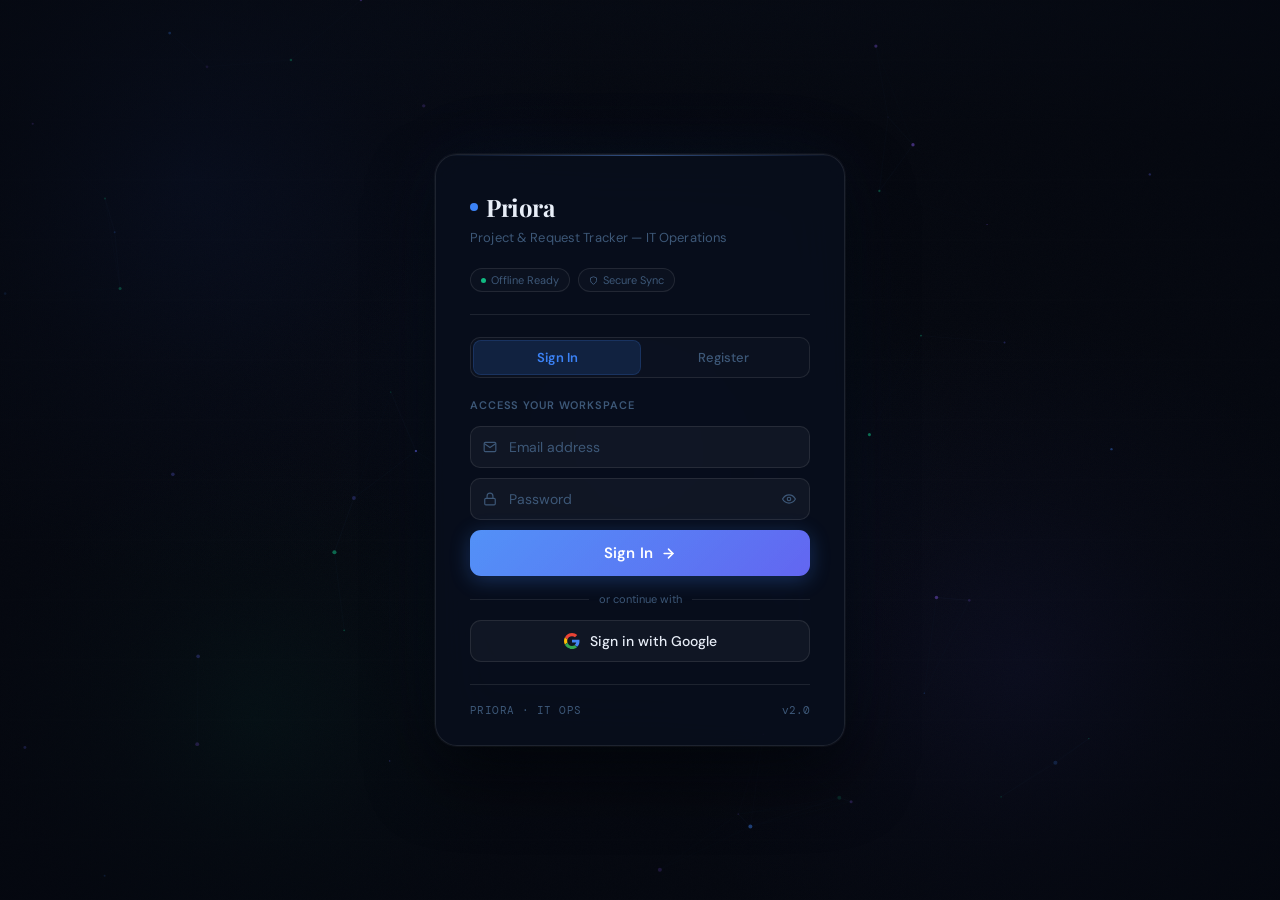
==== landing.html @ 33ba3502 "Add files via upload" ====
<!DOCTYPE html>
<html lang="en">
<head>
<meta charset="UTF-8">
<meta name="viewport" content="width=device-width, initial-scale=1.0">
<title>Priora — Sign In</title>
<link rel="preconnect" href="https://fonts.googleapis.com">
<link href="https://fonts.googleapis.com/css2?family=Playfair+Display:wght@700;900&family=DM+Sans:wght@300;400;500;600&family=DM+Mono:wght@400;500&display=swap" rel="stylesheet">
<style>
  *, *::before, *::after { margin: 0; padding: 0; box-sizing: border-box; }

  :root {
    --bg-deep: #04070f;
    --border: rgba(255,255,255,0.09);
    --border-focus: rgba(99,160,255,0.6);
    --text: #e8eef8;
    --text2: #7a98c0;
    --text3: #3d5878;
    --accent: #3b82f6;
    --accent2: #6366f1;
    --green: #10b981;
    --red: #f87171;
    --font: 'DM Sans', system-ui, sans-serif;
    --mono: 'DM Mono', monospace;
    --display: 'Playfair Display', Georgia, serif;
  }

  html, body { width:100%; height:100%; background:var(--bg-deep); font-family:var(--font); color:var(--text); overflow:hidden; }

  #bg-canvas { position:fixed; inset:0; z-index:0; }

  .noise {
    position:fixed; inset:0; z-index:1; opacity:0.025;
    background-image:url("data:image/svg+xml,%3Csvg viewBox='0 0 256 256' xmlns='http://www.w3.org/2000/svg'%3E%3Cfilter id='noise'%3E%3CfeTurbulence type='fractalNoise' baseFrequency='0.9' numOctaves='4' stitchTiles='stitch'/%3E%3C/filter%3E%3Crect width='100%25' height='100%25' filter='url(%23noise)'/%3E%3C/svg%3E");
    background-size:200px 200px; pointer-events:none;
  }

  .vignette {
    position:fixed; inset:0; z-index:2;
    background:radial-gradient(ellipse at center, transparent 30%, rgba(4,7,15,0.75) 100%);
    pointer-events:none;
  }

  .stage {
    position:fixed; inset:0; z-index:10;
    display:flex; align-items:center; justify-content:center; padding:20px;
  }

  /* ── CARD ── */
  .card {
    width:100%; max-width:410px;
    background:rgba(8,14,28,0.88);
    border:1px solid var(--border); border-radius:22px;
    backdrop-filter:blur(28px) saturate(180%);
    -webkit-backdrop-filter:blur(28px) saturate(180%);
    box-shadow:0 0 0 1px rgba(255,255,255,0.04),0 32px 64px rgba(0,0,0,0.6),0 0 80px rgba(59,130,246,0.07);
    padding:36px 34px 28px;
    animation:card-in .6s cubic-bezier(0.22,1,0.36,1) both;
    position:relative; overflow:hidden;
  }

  .card::before {
    content:''; position:absolute; top:0; left:0; right:0; height:1px;
    background:linear-gradient(90deg, transparent, rgba(99,160,255,0.45), transparent);
  }

  @keyframes card-in {
    from { opacity:0; transform:translateY(20px) scale(0.98); }
    to   { opacity:1; transform:translateY(0) scale(1); }
  }

  /* ── LOGO ── */
  .logo-wrap { display:flex; align-items:center; gap:10px; margin-bottom:6px; animation:fade-up .5s .1s both; }

  .tagline { font-size:13px; color:var(--text3); letter-spacing:0.01em; margin-bottom:22px; animation:fade-up .5s .2s both; }

  /* ── STATUS PILLS ── */
  .status-row { display:flex; gap:8px; margin-bottom:22px; animation:fade-up .5s .24s both; }
  .pill {
    display:inline-flex; align-items:center; gap:5px;
    padding:4px 10px; border-radius:99px; border:1px solid var(--border);
    font-size:11px; color:var(--text3); background:rgba(255,255,255,0.02);
  }
  .pill .dot { width:5px; height:5px; border-radius:50%; background:var(--green); }

  /* ── DIVIDER ── */
  .divider { height:1px; background:var(--border); margin-bottom:22px; animation:fade-up .5s .25s both; }

  /* ── TABS ── */
  .tab-row {
    display:flex; gap:0;
    border:1px solid var(--border); border-radius:10px; padding:3px;
    margin-bottom:20px; animation:fade-up .5s .28s both;
    background:rgba(255,255,255,0.02);
  }
  .tab-btn {
    flex:1; padding:8px 12px; border:none; border-radius:7px;
    font-family:var(--font); font-size:13px; font-weight:500;
    cursor:pointer; transition:all .18s; color:var(--text3); background:none;
  }
  .tab-btn.active {
    background:rgba(59,130,246,0.15); color:var(--accent); font-weight:600;
    box-shadow:0 0 0 1px rgba(59,130,246,0.3);
  }

  /* ── FORM HINT ── */
  .form-hint {
    font-size:11px; font-weight:600; color:var(--text3);
    text-transform:uppercase; letter-spacing:0.08em;
    margin-bottom:14px; animation:fade-up .5s .3s both;
  }

  /* ── INPUT GROUP ── */
  .input-group { position:relative; margin-bottom:10px; animation:fade-up .5s .35s both; }
  .input-icon {
    position:absolute; left:13px; top:50%; transform:translateY(-50%);
    color:var(--text3); pointer-events:none; display:flex; transition:color .2s;
  }
  .input-group:focus-within .input-icon { color:var(--accent); }
  .fi {
    width:100%; background:rgba(255,255,255,0.04); border:1px solid var(--border);
    border-radius:10px; padding:11px 14px 11px 38px;
    font-family:var(--font); font-size:14px; color:var(--text);
    outline:none; transition:border-color .2s, background .2s, box-shadow .2s;
  }
  .fi::placeholder { color:var(--text3); }
  .fi:focus {
    border-color:var(--border-focus); background:rgba(59,130,246,0.04);
    box-shadow:0 0 0 3px rgba(59,130,246,0.12);
  }
  .fi.with-toggle { padding-right:42px; }

  /* ── PASS TOGGLE ── */
  .pass-toggle {
    position:absolute; right:12px; top:50%; transform:translateY(-50%);
    background:none; border:none; color:var(--text3);
    cursor:pointer; display:flex; padding:2px; transition:color .2s;
  }
  .pass-toggle:hover { color:var(--text2); }

  /* ── PRIMARY BTN ── */
  .btn-enter {
    width:100%; padding:13px 20px; margin-top:8px; border-radius:11px; border:none;
    background:linear-gradient(135deg, var(--accent), var(--accent2));
    color:#fff; font-family:var(--font); font-size:15px; font-weight:600;
    cursor:pointer; display:flex; align-items:center; justify-content:center; gap:8px;
    transition:opacity .2s, transform .15s, box-shadow .2s;
    box-shadow:0 4px 20px rgba(59,130,246,0.3), 0 1px 3px rgba(0,0,0,0.3);
    position:relative; overflow:hidden; animation:fade-up .5s .4s both; letter-spacing:0.01em;
  }
  .btn-enter::before {
    content:''; position:absolute; inset:0;
    background:linear-gradient(135deg, rgba(255,255,255,0.12), transparent); pointer-events:none;
  }
  .btn-enter:hover { opacity:0.9; transform:translateY(-1px); box-shadow:0 8px 28px rgba(59,130,246,0.4), 0 2px 6px rgba(0,0,0,0.3); }
  .btn-enter:active { transform:scale(0.98); }
  .btn-enter:disabled { opacity:0.6; cursor:not-allowed; transform:none; }
  .btn-enter.loading .btn-label { opacity:0; }
  .btn-enter.loading::after {
    content:''; position:absolute; width:18px; height:18px;
    border:2px solid rgba(255,255,255,0.3); border-top-color:#fff;
    border-radius:50%; animation:spin .7s linear infinite;
  }

  /* ── OR ROW ── */
  .or-row {
    display:flex; align-items:center; gap:10px;
    margin:16px 0 14px; animation:fade-up .5s .45s both;
    font-size:11px; color:var(--text3);
  }
  .or-row::before,.or-row::after { content:''; flex:1; height:1px; background:var(--border); }

  /* ── GOOGLE BTN ── */
  .btn-google {
    width:100%; display:flex; align-items:center; justify-content:center; gap:10px;
    padding:11px 14px; border-radius:11px; border:1px solid var(--border);
    background:rgba(255,255,255,0.04); color:var(--text);
    font-family:var(--font); font-size:14px; font-weight:500;
    cursor:pointer; transition:all .18s; animation:fade-up .5s .48s both;
  }
  .btn-google:hover { border-color:rgba(255,255,255,0.2); background:rgba(255,255,255,0.07); }
  .btn-google:active { transform:scale(0.98); }
  .btn-google:disabled { opacity:0.6; cursor:not-allowed; }

  /* ── MESSAGES ── */
  .error-msg {
    font-size:12px; color:var(--red); background:rgba(248,113,113,0.08);
    border:1px solid rgba(248,113,113,0.2); border-radius:8px;
    padding:9px 12px; margin-bottom:12px; display:none; animation:shake .3s ease;
  }
  .success-msg {
    font-size:12px; color:var(--green); background:rgba(16,185,129,0.08);
    border:1px solid rgba(16,185,129,0.2); border-radius:8px;
    padding:9px 12px; margin-bottom:12px; display:none;
  }

  /* ── FOOTER ── */
  .card-footer {
    margin-top:22px; padding-top:18px; border-top:1px solid var(--border);
    display:flex; align-items:center; justify-content:space-between;
    animation:fade-up .5s .55s both;
  }
  .footer-brand { font-size:11px; color:var(--text3); font-family:var(--mono); letter-spacing:0.04em; }
  .footer-version { font-size:11px; color:var(--text3); font-family:var(--mono); }

  /* ── ANIMATIONS ── */
  @keyframes fade-up { from{opacity:0;transform:translateY(10px)} to{opacity:1;transform:translateY(0)} }
  @keyframes spin { to{transform:rotate(360deg)} }
  @keyframes shake { 0%,100%{transform:translateX(0)} 20%,60%{transform:translateX(-4px)} 40%,80%{transform:translateX(4px)} }

  .particle { position:fixed; pointer-events:none; z-index:3; border-radius:50%; animation:float-particle linear infinite; opacity:0; }
  @keyframes float-particle {
    0%{opacity:0;transform:translateY(0) scale(0)} 10%{opacity:1}
    90%{opacity:0.3} 100%{opacity:0;transform:translateY(-120px) scale(1.2)}
  }
</style>
</head>
<body>

<canvas id="bg-canvas"></canvas>
<div class="noise"></div>
<div class="vignette"></div>

<div class="stage">
  <div class="card">

    <!-- Logo -->
    <div class="logo-wrap">
      <img src="Logo.png" alt="Priora" style="height:42px;object-fit:contain;display:block;border-radius:8px;" onerror="this.style.display='none';this.nextElementSibling.style.display='flex'">
      <div style="display:none;align-items:center;gap:8px">
        <div style="width:8px;height:8px;border-radius:50%;background:var(--accent)"></div>
        <span style="font-family:var(--display);font-size:24px;font-weight:700;color:var(--text);letter-spacing:-0.5px">Priora</span>
      </div>
    </div>

    <div class="tagline">Project &amp; Request Tracker — IT Operations</div>

    <!-- Status pills -->
    <div class="status-row">
      <div class="pill"><div class="dot"></div>Offline Ready</div>
      <div class="pill">
        <svg width="9" height="9" viewBox="0 0 24 24" fill="none" stroke="currentColor" stroke-width="2.5"><path d="M12 22s8-4 8-10V5l-8-3-8 3v7c0 6 8 10 8 10z"/></svg>
        Secure Sync
      </div>
    </div>

    <div class="divider"></div>

    <!-- Tab switcher -->
    <div class="tab-row">
      <button class="tab-btn active" id="tab-signin" onclick="switchTab('signin')">Sign In</button>
      <button class="tab-btn" id="tab-signup" onclick="switchTab('signup')">Register</button>
    </div>

    <!-- Messages -->
    <div class="error-msg" id="err-msg"></div>
    <div class="success-msg" id="ok-msg"></div>

    <!-- ── SIGN IN FORM ── -->
    <div id="form-signin">
      <div class="form-hint">Access your workspace</div>

      <div class="input-group">
        <div class="input-icon">
          <svg width="14" height="14" viewBox="0 0 24 24" fill="none" stroke="currentColor" stroke-width="2"><path d="M4 4h16c1.1 0 2 .9 2 2v12c0 1.1-.9 2-2 2H4c-1.1 0-2-.9-2-2V6c0-1.1.9-2 2-2z"/><polyline points="22,6 12,13 2,6"/></svg>
        </div>
        <input class="fi" id="si-email" type="email" placeholder="Email address" autocomplete="email" spellcheck="false">
      </div>

      <div class="input-group">
        <div class="input-icon">
          <svg width="14" height="14" viewBox="0 0 24 24" fill="none" stroke="currentColor" stroke-width="2"><rect x="3" y="11" width="18" height="11" rx="2"/><path d="M7 11V7a5 5 0 0 1 10 0v4"/></svg>
        </div>
        <input class="fi with-toggle" id="si-pass" type="password" placeholder="Password" autocomplete="current-password">
        <button class="pass-toggle" onclick="togglePass('si-pass','eye-si')" title="Show/hide">
          <svg id="eye-si" width="14" height="14" viewBox="0 0 24 24" fill="none" stroke="currentColor" stroke-width="2"><path d="M1 12s4-7 11-7 11 7 11 7-4 7-11 7-11-7-11-7z"/><circle cx="12" cy="12" r="3"/></svg>
        </button>
      </div>

      <button class="btn-enter" id="btn-signin" onclick="doSignIn()">
        <span class="btn-label">Sign In</span>
        <svg width="15" height="15" viewBox="0 0 24 24" fill="none" stroke="currentColor" stroke-width="2.5" stroke-linecap="round"><path d="M5 12h14"/><path d="m12 5 7 7-7 7"/></svg>
      </button>
    </div>

    <!-- ── REGISTER FORM ── -->
    <div id="form-signup" style="display:none">
      <div class="form-hint">Create your account</div>

      <div class="input-group">
        <div class="input-icon">
          <svg width="14" height="14" viewBox="0 0 24 24" fill="none" stroke="currentColor" stroke-width="2"><path d="M20 21v-2a4 4 0 0 0-4-4H8a4 4 0 0 0-4 4v2"/><circle cx="12" cy="7" r="4"/></svg>
        </div>
        <input class="fi" id="su-name" type="text" placeholder="Display name" autocomplete="name">
      </div>

      <div class="input-group">
        <div class="input-icon">
          <svg width="14" height="14" viewBox="0 0 24 24" fill="none" stroke="currentColor" stroke-width="2"><path d="M4 4h16c1.1 0 2 .9 2 2v12c0 1.1-.9 2-2 2H4c-1.1 0-2-.9-2-2V6c0-1.1.9-2 2-2z"/><polyline points="22,6 12,13 2,6"/></svg>
        </div>
        <input class="fi" id="su-email" type="email" placeholder="Email address" autocomplete="email" spellcheck="false">
      </div>

      <div class="input-group">
        <div class="input-icon">
          <svg width="14" height="14" viewBox="0 0 24 24" fill="none" stroke="currentColor" stroke-width="2"><rect x="3" y="11" width="18" height="11" rx="2"/><path d="M7 11V7a5 5 0 0 1 10 0v4"/></svg>
        </div>
        <input class="fi with-toggle" id="su-pass" type="password" placeholder="Password (min 6 characters)" autocomplete="new-password">
        <button class="pass-toggle" onclick="togglePass('su-pass','eye-su')" title="Show/hide">
          <svg id="eye-su" width="14" height="14" viewBox="0 0 24 24" fill="none" stroke="currentColor" stroke-width="2"><path d="M1 12s4-7 11-7 11 7 11 7-4 7-11 7-11-7-11-7z"/><circle cx="12" cy="12" r="3"/></svg>
        </button>
      </div>

      <button class="btn-enter" id="btn-signup" onclick="doSignUp()">
        <span class="btn-label">Create Account</span>
        <svg width="15" height="15" viewBox="0 0 24 24" fill="none" stroke="currentColor" stroke-width="2.5" stroke-linecap="round"><path d="M16 21v-2a4 4 0 0 0-4-4H5a4 4 0 0 0-4 4v2"/><circle cx="8.5" cy="7" r="4"/><line x1="20" y1="8" x2="20" y2="14"/><line x1="23" y1="11" x2="17" y2="11"/></svg>
      </button>
    </div>

    <!-- ── GOOGLE ── -->
    <div class="or-row"><span>or continue with</span></div>

    <button class="btn-google" id="btn-google" onclick="doGoogle()">
      <svg width="16" height="16" viewBox="0 0 48 48">
        <path fill="#EA4335" d="M24 9.5c3.5 0 6.6 1.2 9 3.2l6.7-6.7C35.7 2.4 30.2 0 24 0 14.7 0 6.7 5.5 2.9 13.5l7.8 6C12.6 13.3 17.9 9.5 24 9.5z"/>
        <path fill="#4285F4" d="M46.5 24.5c0-1.6-.1-3.1-.4-4.5H24v8.5h12.7c-.6 3-2.3 5.5-4.8 7.2l7.5 5.8c4.4-4 7.1-10 7.1-17z"/>
        <path fill="#FBBC05" d="M10.7 28.5A14.5 14.5 0 0 1 9.5 24c0-1.6.3-3.1.7-4.5L2.4 13.5A24 24 0 0 0 0 24c0 3.8.9 7.4 2.5 10.5l8.2-6z"/>
        <path fill="#34A853" d="M24 48c6.2 0 11.4-2 15.2-5.5l-7.5-5.8c-2 1.4-4.7 2.3-7.7 2.3-6.1 0-11.3-4-13.2-9.5l-8.2 6C6.7 42.5 14.7 48 24 48z"/>
      </svg>
      Sign in with Google
    </button>

    <!-- Footer -->
    <div class="card-footer">
      <span class="footer-brand">PRIORA · IT OPS</span>
      <span class="footer-version">v2.0</span>
    </div>

  </div>
</div>

<!-- ═══════════════════════════════════════════════════════ -->
<!--  FIREBASE AUTH  (ESM module)                           -->
<!-- ═══════════════════════════════════════════════════════ -->
<script type="module">
import { initializeApp }
  from 'https://www.gstatic.com/firebasejs/10.12.0/firebase-app.js';
import {
  getAuth, onAuthStateChanged,
  signInWithEmailAndPassword,
  createUserWithEmailAndPassword,
  signInWithPopup, GoogleAuthProvider,
  updateProfile
} from 'https://www.gstatic.com/firebasejs/10.12.0/firebase-auth.js';

/* ── Firebase config ── */
const app  = initializeApp({
  apiKey:            "AIzaSyCye-CtR33pOj09ycSbDOBSvmYiICcLUCk",
  authDomain:        "priora-app.firebaseapp.com",
  projectId:         "priora-app",
  storageBucket:     "priora-app.firebasestorage.app",
  messagingSenderId: "134479664967",
  appId:             "1:134479664967:web:a7306fc73a88f9c2a15e62"
});
const auth = getAuth(app);

/* ── If already authenticated → skip landing page ── */
onAuthStateChanged(auth, user => {
  if (user) {
    _saveSession(user);
    window.location.replace('index.html');
  }
});

/* ── Session for index.html auth guard ── */
function _saveSession(user) {
  try {
    localStorage.setItem('priora_session', JSON.stringify({
      authenticated: true,
      uid:   user.uid,
      name:  user.displayName || '',
      email: user.email || '',
      ts:    Date.now()
    }));
  } catch(e) {}
}

/* ── Error mapping ── */
function friendlyError(code) {
  const m = {
    'auth/user-not-found':          'No account found with this email.',
    'auth/wrong-password':          'Incorrect password. Please try again.',
    'auth/invalid-credential':      'Incorrect email or password.',
    'auth/invalid-email':           'Please enter a valid email address.',
    'auth/email-already-in-use':    'This email is already registered — try signing in.',
    'auth/weak-password':           'Password must be at least 6 characters.',
    'auth/too-many-requests':       'Too many attempts. Please wait and try again.',
    'auth/network-request-failed':  'Network error — check your connection.',
    'auth/popup-blocked':           'Popup was blocked. Please allow popups for this site.',
    'auth/popup-closed-by-user':    '',
    'auth/cancelled-popup-request': '',
  };
  return m[code] ?? `Something went wrong (${code}).`;
}

/* ── UI helpers ── */
const $  = id => document.getElementById(id);
const showErr = msg => { $('ok-msg').style.display='none'; $('err-msg').textContent=msg; $('err-msg').style.display='block'; };
const showOk  = msg => { $('err-msg').style.display='none'; $('ok-msg').textContent=msg; $('ok-msg').style.display='block'; };
const clearM  = ()  => { $('err-msg').style.display='none'; $('ok-msg').style.display='none'; };

function setBusy(id, busy) {
  const b = $(id);
  if (!b) return;
  b.disabled = busy;
  busy ? b.classList.add('loading') : b.classList.remove('loading');
}

function redirectToApp(user) {
  _saveSession(user);
  ['btn-signin','btn-signup'].forEach(id => { const b=$(id); if(b) b.classList.add('loading'); });
  setTimeout(() => window.location.replace('index.html'), 480);
}

/* ── Sign In ── */
window.doSignIn = async () => {
  clearM();
  const email = $('si-email').value.trim();
  const pass  = $('si-pass').value;
  if (!email) { showErr('Please enter your email address.'); return; }
  if (!pass)  { showErr('Please enter your password.');      return; }
  setBusy('btn-signin', true);
  try {
    const c = await signInWithEmailAndPassword(auth, email, pass);
    redirectToApp(c.user);
  } catch(e) {
    showErr(friendlyError(e.code));
    setBusy('btn-signin', false);
  }
};

/* ── Register ── */
window.doSignUp = async () => {
  clearM();
  const name  = $('su-name').value.trim();
  const email = $('su-email').value.trim();
  const pass  = $('su-pass').value;
  if (!name)               { showErr('Please enter your display name.');          return; }
  if (!email)              { showErr('Please enter your email address.');          return; }
  if (pass.length < 6)     { showErr('Password must be at least 6 characters.');  return; }
  setBusy('btn-signup', true);
  try {
    const c = await createUserWithEmailAndPassword(auth, email, pass);
    await updateProfile(c.user, { displayName: name });
    redirectToApp(c.user);
  } catch(e) {
    showErr(friendlyError(e.code));
    setBusy('btn-signup', false);
  }
};

/* ── Google Sign-In ── */
window.doGoogle = async () => {
  clearM();
  const btn = $('btn-google');
  btn.disabled = true;
  const origHTML = btn.innerHTML;
  btn.innerHTML = `<svg width="16" height="16" viewBox="0 0 24 24" fill="none" stroke="currentColor" stroke-width="2" style="animation:spin .8s linear infinite"><path d="M21 12a9 9 0 1 1-6.219-8.56"/></svg> Connecting…`;
  try {
    const c = await signInWithPopup(auth, new GoogleAuthProvider());
    redirectToApp(c.user);
  } catch(e) {
    const msg = friendlyError(e.code);
    if (msg) showErr(msg);
    btn.disabled = false;
    btn.innerHTML = origHTML;
  }
};

/* ── Tab switch ── */
window.switchTab = tab => {
  clearM();
  const si = tab === 'signin';
  $('form-signin').style.display = si ? '' : 'none';
  $('form-signup').style.display = si ? 'none' : '';
  $('tab-signin').classList.toggle('active', si);
  $('tab-signup').classList.toggle('active', !si);
  setTimeout(() => $(si ? 'si-email' : 'su-name')?.focus(), 50);
};

/* ── Password toggle ── */
window.togglePass = (inputId, iconId) => {
  const inp = $(inputId), ico = $(iconId);
  if (!inp) return;
  if (inp.type === 'password') {
    inp.type = 'text';
    ico.innerHTML = `<path d="M17.94 17.94A10.07 10.07 0 0 1 12 20c-7 0-11-8-11-8a18.45 18.45 0 0 1 5.06-5.94M9.9 4.24A9.12 9.12 0 0 1 12 4c7 0 11 8 11 8a18.5 18.5 0 0 1-2.16 3.19m-6.72-1.07a3 3 0 1 1-4.24-4.24"/><line x1="1" y1="1" x2="23" y2="23"/>`;
  } else {
    inp.type = 'password';
    ico.innerHTML = `<path d="M1 12s4-7 11-7 11 7 11 7-4 7-11 7-11-7-11-7z"/><circle cx="12" cy="12" r="3"/>`;
  }
};

/* ── Enter key ── */
document.addEventListener('keydown', e => {
  if (e.key !== 'Enter') return;
  if ($('form-signin').style.display !== 'none') window.doSignIn();
  else window.doSignUp();
});

/* ── Auto-focus ── */
window.addEventListener('load', () => setTimeout(() => $('si-email')?.focus(), 350));
</script>

<!-- ═══════════════════════════════ -->
<!--  ANIMATED BACKGROUND           -->
<!-- ═══════════════════════════════ -->
<script>
(function() {
  const canvas = document.getElementById('bg-canvas');
  const ctx    = canvas.getContext('2d');
  let W, H, nodes = [];

  function resize() { W = canvas.width = innerWidth; H = canvas.height = innerHeight; }
  resize();
  window.addEventListener('resize', () => { resize(); initNodes(); });

  const COLORS = [[59,130,246],[99,102,241],[16,185,129],[139,92,246]];

  function initNodes() {
    const n = Math.max(8, Math.floor(W * H / 22000));
    nodes = Array.from({length:n}, () => ({
      x: Math.random()*W, y: Math.random()*H,
      vx:(Math.random()-.5)*.08, vy:(Math.random()-.5)*.08,
      r: Math.random()*1.6+.5,
      color: COLORS[Math.floor(Math.random()*COLORS.length)],
      alpha: Math.random()*.5+.2
    }));
  }
  initNodes();

  const blobs = [
    {x:.15,y:.2, r:.45,color:[30,58,138]},
    {x:.8, y:.75,r:.4, color:[49,46,129]},
    {x:.5, y:.5, r:.35,color:[5,46,80]},
    {x:.2, y:.8, r:.3, color:[6,78,59]},
  ];

  function drawStatic() {
    ctx.fillStyle='#04070f'; ctx.fillRect(0,0,W,H);
    blobs.forEach(b => {
      const cx=b.x*W, cy=b.y*H, rad=b.r*Math.min(W,H);
      const g=ctx.createRadialGradient(cx,cy,0,cx,cy,rad);
      const [r,gv,bl]=b.color;
      g.addColorStop(0,  `rgba(${r},${gv},${bl},.16)`);
      g.addColorStop(.5, `rgba(${r},${gv},${bl},.05)`);
      g.addColorStop(1,  `rgba(${r},${gv},${bl},0)`);
      ctx.fillStyle=g; ctx.beginPath(); ctx.arc(cx,cy,rad,0,Math.PI*2); ctx.fill();
    });
    ctx.strokeStyle='rgba(255,255,255,0.018)'; ctx.lineWidth=.5;
    for(let x=0;x<=W+60;x+=60){ctx.beginPath();ctx.moveTo(x,0);ctx.lineTo(x,H);ctx.stroke();}
    for(let y=0;y<=H+60;y+=60){ctx.beginPath();ctx.moveTo(0,y);ctx.lineTo(W,y);ctx.stroke();}
  }

  let scanY=0;
  function drawScan() {
    scanY=(scanY+.4)%(H+160);
    const g=ctx.createLinearGradient(0,scanY-120,0,scanY+120);
    g.addColorStop(0,'rgba(99,160,255,0)');
    g.addColorStop(.5,'rgba(99,160,255,.022)');
    g.addColorStop(1,'rgba(99,160,255,0)');
    ctx.fillStyle=g; ctx.fillRect(0,scanY-120,W,240);
  }

  function drawNodes() {
    nodes.forEach(n=>{
      n.x+=n.vx; n.y+=n.vy;
      if(n.x<-30)n.x=W+30; if(n.x>W+30)n.x=-30;
      if(n.y<-30)n.y=H+30; if(n.y>H+30)n.y=-30;
    });
    ctx.lineWidth=.5;
    for(let i=0;i<nodes.length;i++) for(let j=i+1;j<nodes.length;j++){
      const dx=nodes[i].x-nodes[j].x, dy=nodes[i].y-nodes[j].y;
      const d=Math.sqrt(dx*dx+dy*dy);
      if(d<150){ctx.strokeStyle=`rgba(99,160,255,${(1-d/150)*.1})`;ctx.beginPath();ctx.moveTo(nodes[i].x,nodes[i].y);ctx.lineTo(nodes[j].x,nodes[j].y);ctx.stroke();}
    }
    nodes.forEach(n=>{const[r,gv,bl]=n.color;ctx.beginPath();ctx.arc(n.x,n.y,n.r,0,Math.PI*2);ctx.fillStyle=`rgba(${r},${gv},${bl},${n.alpha})`;ctx.fill();});
  }

  function animate(){drawStatic();drawScan();drawNodes();requestAnimationFrame(animate);}
  requestAnimationFrame(animate);
})();
</script>

</body>
</html>
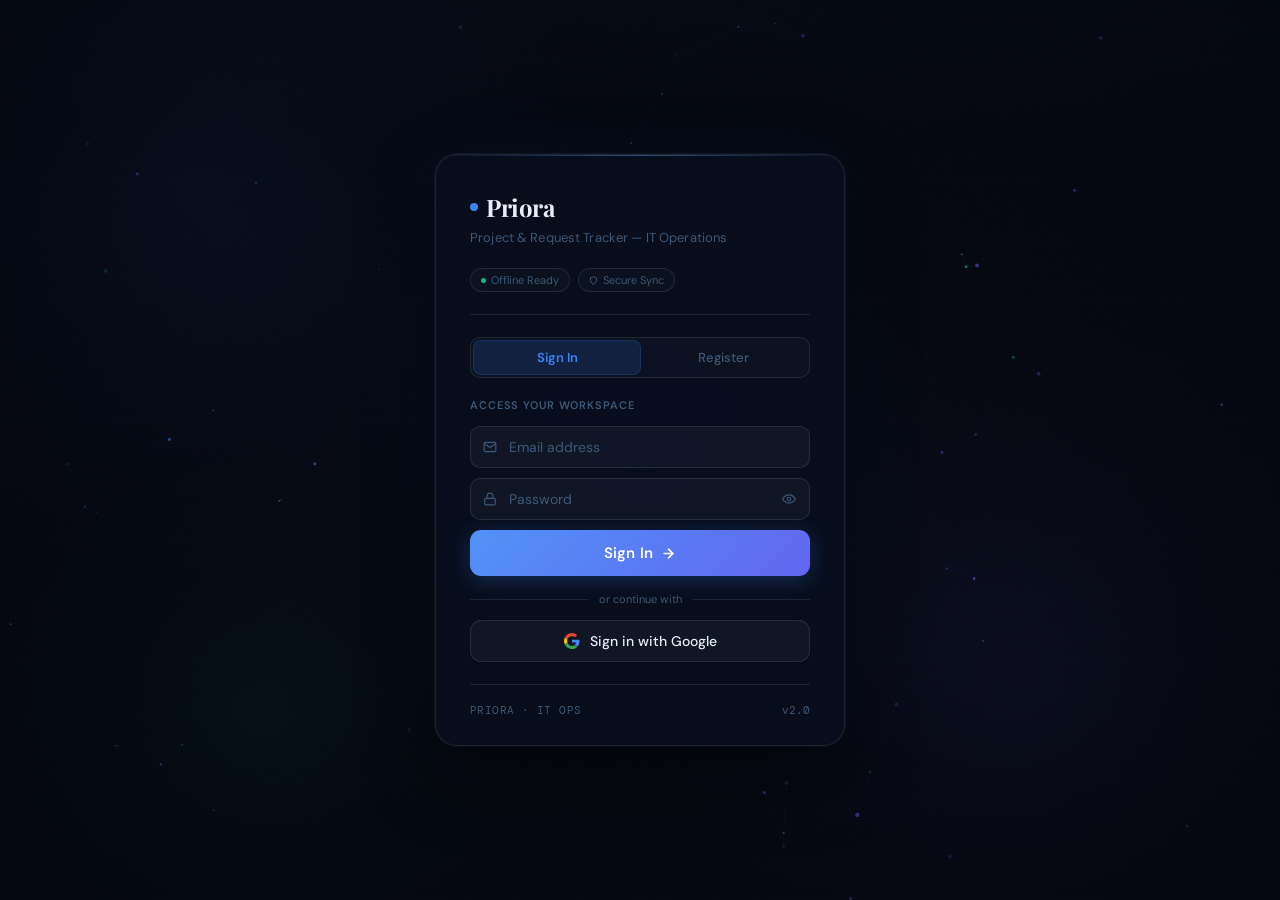
==== commit 3b3d2b9c: "Add files via upload" ====
--- a/landing.html
+++ b/landing.html
@@ -364,13 +364,34 @@
 });
 const auth = getAuth(app);
 
-/* ── If already authenticated → skip landing page ── */
-onAuthStateChanged(auth, user => {
-  if (user) {
-    _saveSession(user);
-    window.location.replace('index.html');
-  }
-});
+/* ── If already authenticated → skip landing page ──
+   BUT: if we came here via signout (?signout=1), sign out of Firebase first,
+   then stay on landing. This prevents the auth listener from bouncing back. ── */
+
+import { signOut } from 'https://www.gstatic.com/firebasejs/10.12.0/firebase-auth.js';
+
+const _fromSignout = new URLSearchParams(location.search).get('signout') === '1';
+
+if (_fromSignout) {
+  // Clean URL immediately so refresh doesn't re-trigger
+  history.replaceState(null, '', location.pathname);
+  // Force Firebase sign out, then listen normally
+  signOut(auth).catch(() => {}).finally(() => {
+    onAuthStateChanged(auth, user => {
+      if (user && !_fromSignout) {
+        _saveSession(user);
+        window.location.replace('index.html');
+      }
+    });
+  });
+} else {
+  onAuthStateChanged(auth, user => {
+    if (user) {
+      _saveSession(user);
+      window.location.replace('index.html');
+    }
+  });
+}
 
 /* ── Session for index.html auth guard ── */
 function _saveSession(user) {
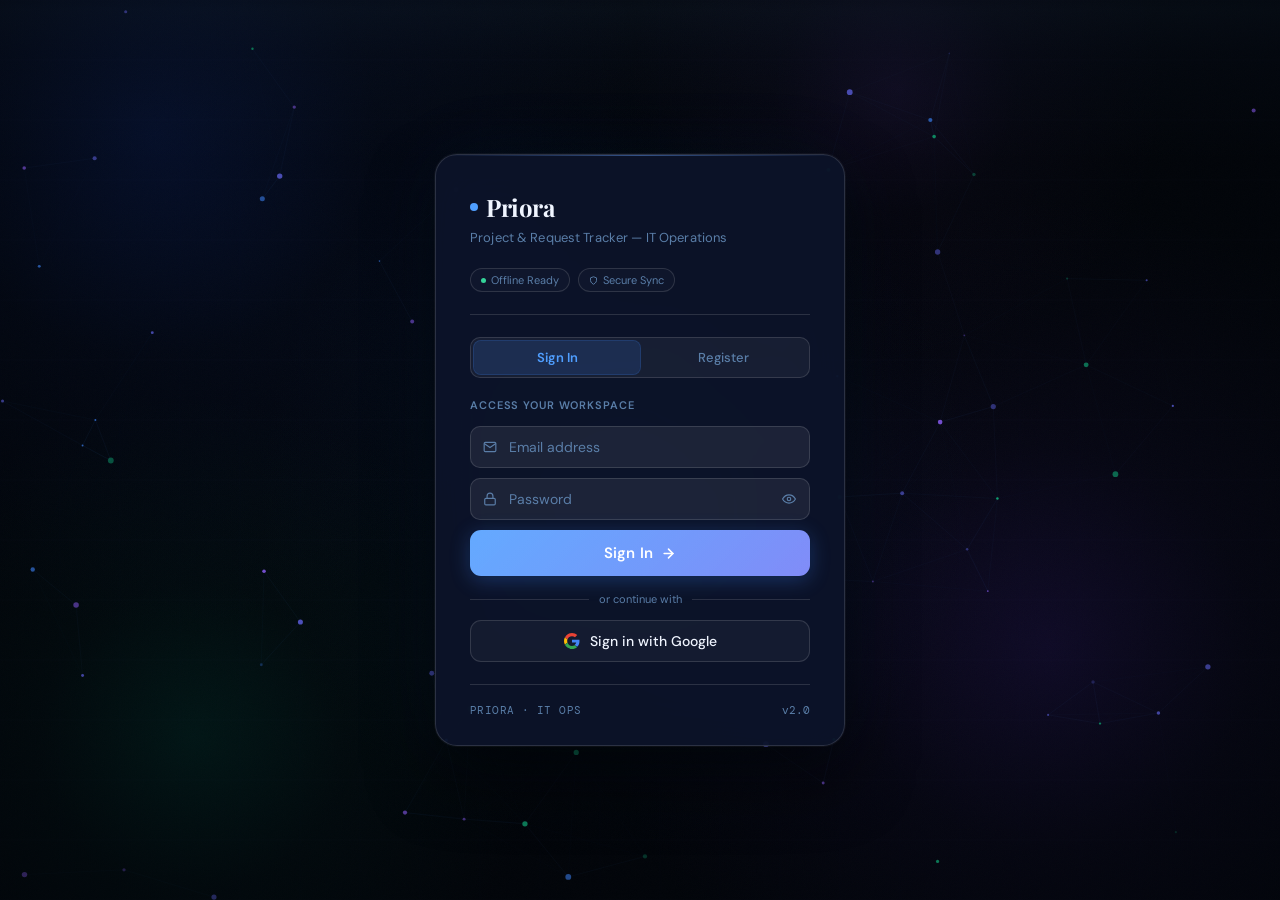
==== commit 3be71cd3: "Add files via upload" ====
--- a/landing.html
+++ b/landing.html
@@ -10,16 +10,16 @@
   *, *::before, *::after { margin: 0; padding: 0; box-sizing: border-box; }
 
   :root {
-    --bg-deep: #04070f;
-    --border: rgba(255,255,255,0.09);
-    --border-focus: rgba(99,160,255,0.6);
-    --text: #e8eef8;
-    --text2: #7a98c0;
-    --text3: #3d5878;
-    --accent: #3b82f6;
-    --accent2: #6366f1;
-    --green: #10b981;
-    --red: #f87171;
+    --bg-deep: #010409;
+    --border: rgba(255,255,255,0.13);
+    --border-focus: rgba(100,170,255,0.7);
+    --text: #f0f5ff;
+    --text2: #9ab8e0;
+    --text3: #5a7ea8;
+    --accent: #4f9eff;
+    --accent2: #818cf8;
+    --green: #34d399;
+    --red: #fb7185;
     --font: 'DM Sans', system-ui, sans-serif;
     --mono: 'DM Mono', monospace;
     --display: 'Playfair Display', Georgia, serif;
@@ -37,7 +37,7 @@
 
   .vignette {
     position:fixed; inset:0; z-index:2;
-    background:radial-gradient(ellipse at center, transparent 30%, rgba(4,7,15,0.75) 100%);
+    background:radial-gradient(ellipse at center, transparent 20%, rgba(1,4,9,0.55) 100%);
     pointer-events:none;
   }
 
@@ -49,7 +49,7 @@
   /* ── CARD ── */
   .card {
     width:100%; max-width:410px;
-    background:rgba(8,14,28,0.88);
+    background:rgba(12,20,42,0.92);
     border:1px solid var(--border); border-radius:22px;
     backdrop-filter:blur(28px) saturate(180%);
     -webkit-backdrop-filter:blur(28px) saturate(180%);
@@ -91,7 +91,7 @@
     display:flex; gap:0;
     border:1px solid var(--border); border-radius:10px; padding:3px;
     margin-bottom:20px; animation:fade-up .5s .28s both;
-    background:rgba(255,255,255,0.02);
+    background:rgba(255,255,255,0.05);
   }
   .tab-btn {
     flex:1; padding:8px 12px; border:none; border-radius:7px;
@@ -118,7 +118,7 @@
   }
   .input-group:focus-within .input-icon { color:var(--accent); }
   .fi {
-    width:100%; background:rgba(255,255,255,0.04); border:1px solid var(--border);
+    width:100%; background:rgba(255,255,255,0.07); border:1px solid var(--border);
     border-radius:10px; padding:11px 14px 11px 38px;
     font-family:var(--font); font-size:14px; color:var(--text);
     outline:none; transition:border-color .2s, background .2s, box-shadow .2s;
@@ -368,7 +368,7 @@
    BUT: if we came here via signout (?signout=1), sign out of Firebase first,
    then stay on landing. This prevents the auth listener from bouncing back. ── */
 
-import { signOut } from 'https://www.gstatic.com/firebasejs/10.12.0/firebase-auth.js';
+// signOut already imported above
 
 const _fromSignout = new URLSearchParams(location.search).get('signout') === '1';
 
@@ -549,7 +549,7 @@
   const COLORS = [[59,130,246],[99,102,241],[16,185,129],[139,92,246]];
 
   function initNodes() {
-    const n = Math.max(8, Math.floor(W * H / 22000));
+    const n = Math.max(14, Math.floor(W * H / 14000));
     nodes = Array.from({length:n}, () => ({
       x: Math.random()*W, y: Math.random()*H,
       vx:(Math.random()-.5)*.08, vy:(Math.random()-.5)*.08,
@@ -560,37 +560,42 @@
   }
   initNodes();
 
+  // Richer, more vivid blobs with higher opacity
   const blobs = [
-    {x:.15,y:.2, r:.45,color:[30,58,138]},
-    {x:.8, y:.75,r:.4, color:[49,46,129]},
-    {x:.5, y:.5, r:.35,color:[5,46,80]},
-    {x:.2, y:.8, r:.3, color:[6,78,59]},
+    {x:.12,y:.15,r:.55,color:[20,60,180],  a:.28},
+    {x:.82,y:.72,r:.5, color:[80,40,180],  a:.22},
+    {x:.48,y:.55,r:.4, color:[0 ,80,140],  a:.18},
+    {x:.15,y:.82,r:.38,color:[0 ,130,100], a:.20},
+    {x:.7, y:.1, r:.3, color:[120,60,200], a:.14},
   ];
 
   function drawStatic() {
-    ctx.fillStyle='#04070f'; ctx.fillRect(0,0,W,H);
+    ctx.fillStyle='#010409'; ctx.fillRect(0,0,W,H);
     blobs.forEach(b => {
       const cx=b.x*W, cy=b.y*H, rad=b.r*Math.min(W,H);
       const g=ctx.createRadialGradient(cx,cy,0,cx,cy,rad);
-      const [r,gv,bl]=b.color;
-      g.addColorStop(0,  `rgba(${r},${gv},${bl},.16)`);
-      g.addColorStop(.5, `rgba(${r},${gv},${bl},.05)`);
+      const [r,gv,bl]=b.color; const a=b.a||.18;
+      g.addColorStop(0,  `rgba(${r},${gv},${bl},${a})`);
+      g.addColorStop(.45,`rgba(${r},${gv},${bl},${(a*.3).toFixed(2)})`);
       g.addColorStop(1,  `rgba(${r},${gv},${bl},0)`);
       ctx.fillStyle=g; ctx.beginPath(); ctx.arc(cx,cy,rad,0,Math.PI*2); ctx.fill();
     });
-    ctx.strokeStyle='rgba(255,255,255,0.018)'; ctx.lineWidth=.5;
+    // Subtle grid
+    ctx.strokeStyle='rgba(120,160,255,0.04)'; ctx.lineWidth=.5;
     for(let x=0;x<=W+60;x+=60){ctx.beginPath();ctx.moveTo(x,0);ctx.lineTo(x,H);ctx.stroke();}
     for(let y=0;y<=H+60;y+=60){ctx.beginPath();ctx.moveTo(0,y);ctx.lineTo(W,y);ctx.stroke();}
   }
 
-  let scanY=0;
+  let scanY=0,scanDir=1;
   function drawScan() {
-    scanY=(scanY+.4)%(H+160);
-    const g=ctx.createLinearGradient(0,scanY-120,0,scanY+120);
-    g.addColorStop(0,'rgba(99,160,255,0)');
-    g.addColorStop(.5,'rgba(99,160,255,.022)');
-    g.addColorStop(1,'rgba(99,160,255,0)');
-    ctx.fillStyle=g; ctx.fillRect(0,scanY-120,W,240);
+    scanY=(scanY+.6)%(H+200);
+    const g=ctx.createLinearGradient(0,scanY-150,0,scanY+150);
+    g.addColorStop(0,  'rgba(80,140,255,0)');
+    g.addColorStop(.35,'rgba(80,140,255,.04)');
+    g.addColorStop(.5, 'rgba(100,170,255,.08)');
+    g.addColorStop(.65,'rgba(80,140,255,.04)');
+    g.addColorStop(1,  'rgba(80,140,255,0)');
+    ctx.fillStyle=g; ctx.fillRect(0,scanY-150,W,300);
   }
 
   function drawNodes() {
@@ -603,9 +608,9 @@
     for(let i=0;i<nodes.length;i++) for(let j=i+1;j<nodes.length;j++){
       const dx=nodes[i].x-nodes[j].x, dy=nodes[i].y-nodes[j].y;
       const d=Math.sqrt(dx*dx+dy*dy);
-      if(d<150){ctx.strokeStyle=`rgba(99,160,255,${(1-d/150)*.1})`;ctx.beginPath();ctx.moveTo(nodes[i].x,nodes[i].y);ctx.lineTo(nodes[j].x,nodes[j].y);ctx.stroke();}
+      if(d<150){ctx.strokeStyle=`rgba(80,150,255,${(1-d/150)*.18})`;ctx.beginPath();ctx.moveTo(nodes[i].x,nodes[i].y);ctx.lineTo(nodes[j].x,nodes[j].y);ctx.stroke();}
     }
-    nodes.forEach(n=>{const[r,gv,bl]=n.color;ctx.beginPath();ctx.arc(n.x,n.y,n.r,0,Math.PI*2);ctx.fillStyle=`rgba(${r},${gv},${bl},${n.alpha})`;ctx.fill();});
+    nodes.forEach(n=>{const[r,gv,bl]=n.color;ctx.beginPath();ctx.arc(n.x,n.y,n.r*1.4,0,Math.PI*2);ctx.fillStyle=`rgba(${r},${gv},${bl},${Math.min(n.alpha*1.6,1)})`;ctx.fill();});
   }
 
   function animate(){drawStatic();drawScan();drawNodes();requestAnimationFrame(animate);}
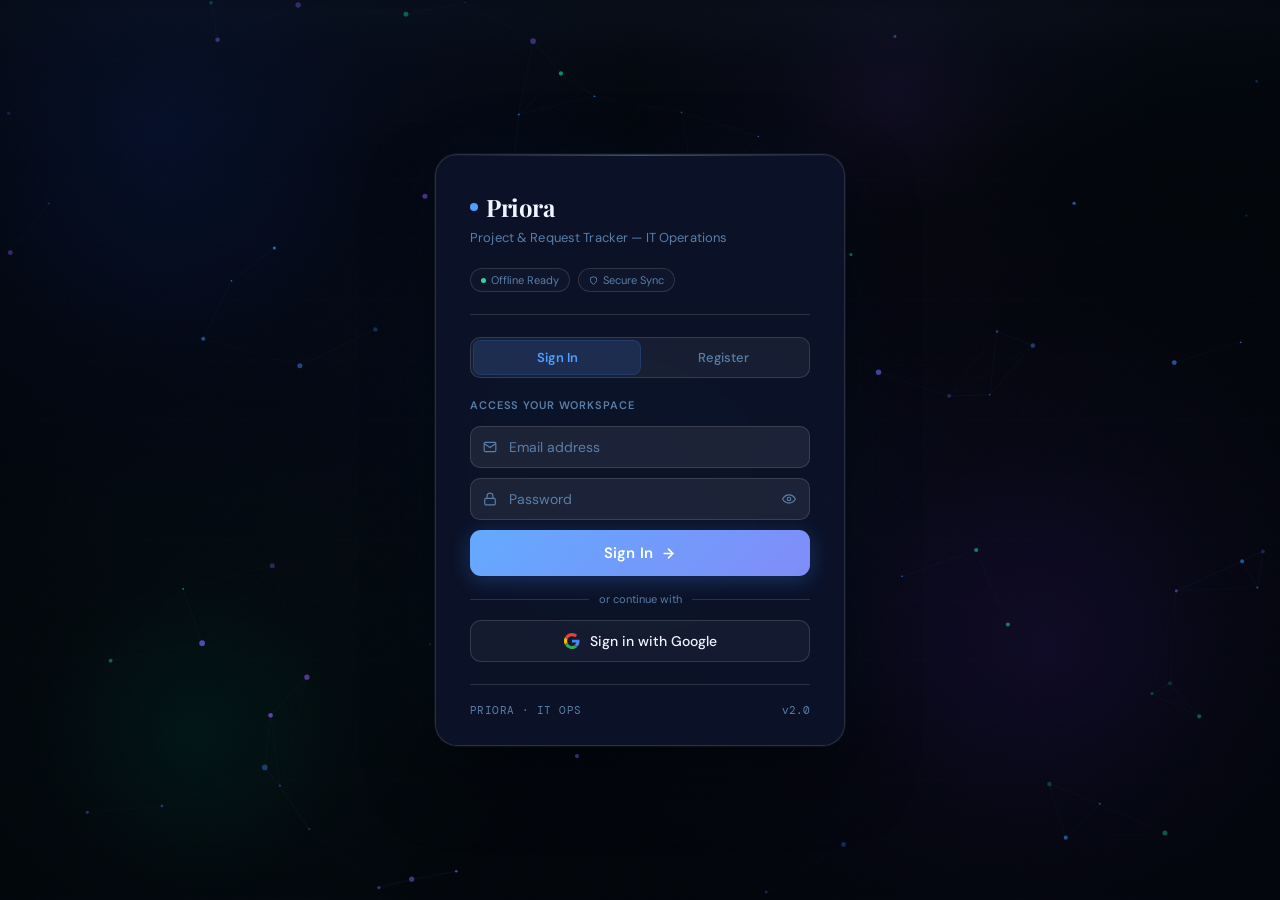
==== commit fabc3c3b: "Add files via upload" ====
--- a/landing.html
+++ b/landing.html
@@ -350,6 +350,7 @@
   signInWithEmailAndPassword,
   createUserWithEmailAndPassword,
   signInWithPopup, GoogleAuthProvider,
+  signOut,
   updateProfile
 } from 'https://www.gstatic.com/firebasejs/10.12.0/firebase-auth.js';
 
@@ -364,32 +365,38 @@
 });
 const auth = getAuth(app);
 
-/* ── If already authenticated → skip landing page ──
-   BUT: if we came here via signout (?signout=1), sign out of Firebase first,
-   then stay on landing. This prevents the auth listener from bouncing back. ── */
-
-// signOut already imported above
-
-const _fromSignout = new URLSearchParams(location.search).get('signout') === '1';
-
-if (_fromSignout) {
-  // Clean URL immediately so refresh doesn't re-trigger
-  history.replaceState(null, '', location.pathname);
-  // Force Firebase sign out, then listen normally
-  signOut(auth).catch(() => {}).finally(() => {
-    onAuthStateChanged(auth, user => {
-      if (user && !_fromSignout) {
-        _saveSession(user);
-        window.location.replace('index.html');
-      }
+/* ── Signout flow ─────────────────────────────────────────────────────
+   If we arrived via ?signout=1 (from authDoSignOut in index.html):
+   1. Clear URL param immediately
+   2. Force Firebase signOut() — this invalidates the session token
+   3. Only AFTER signOut resolves, set up the auth listener
+      so it never sees an active user and bounces us back
+   ──────────────────────────────────────────────────────────────────── */
+const _isSignout = new URLSearchParams(location.search).get('signout') === '1';
+
+if (_isSignout) {
+  history.replaceState(null, '', location.pathname);   // clean URL
+  signOut(auth)
+    .catch(() => {})
+    .finally(() => {
+      // Auth state is now null — safe to set up listener
+      onAuthStateChanged(auth, user => {
+        if (user) {
+          // Edge case: different account still signed in — send them through
+          _saveSession(user);
+          window.location.replace('index.html');
+        }
+        // user === null → stay on landing (correct)
+      });
     });
-  });
 } else {
+  // Normal landing visit — if already logged in, go straight to app
   onAuthStateChanged(auth, user => {
     if (user) {
       _saveSession(user);
       window.location.replace('index.html');
     }
+    // user === null → show the login form (correct)
   });
 }
 
